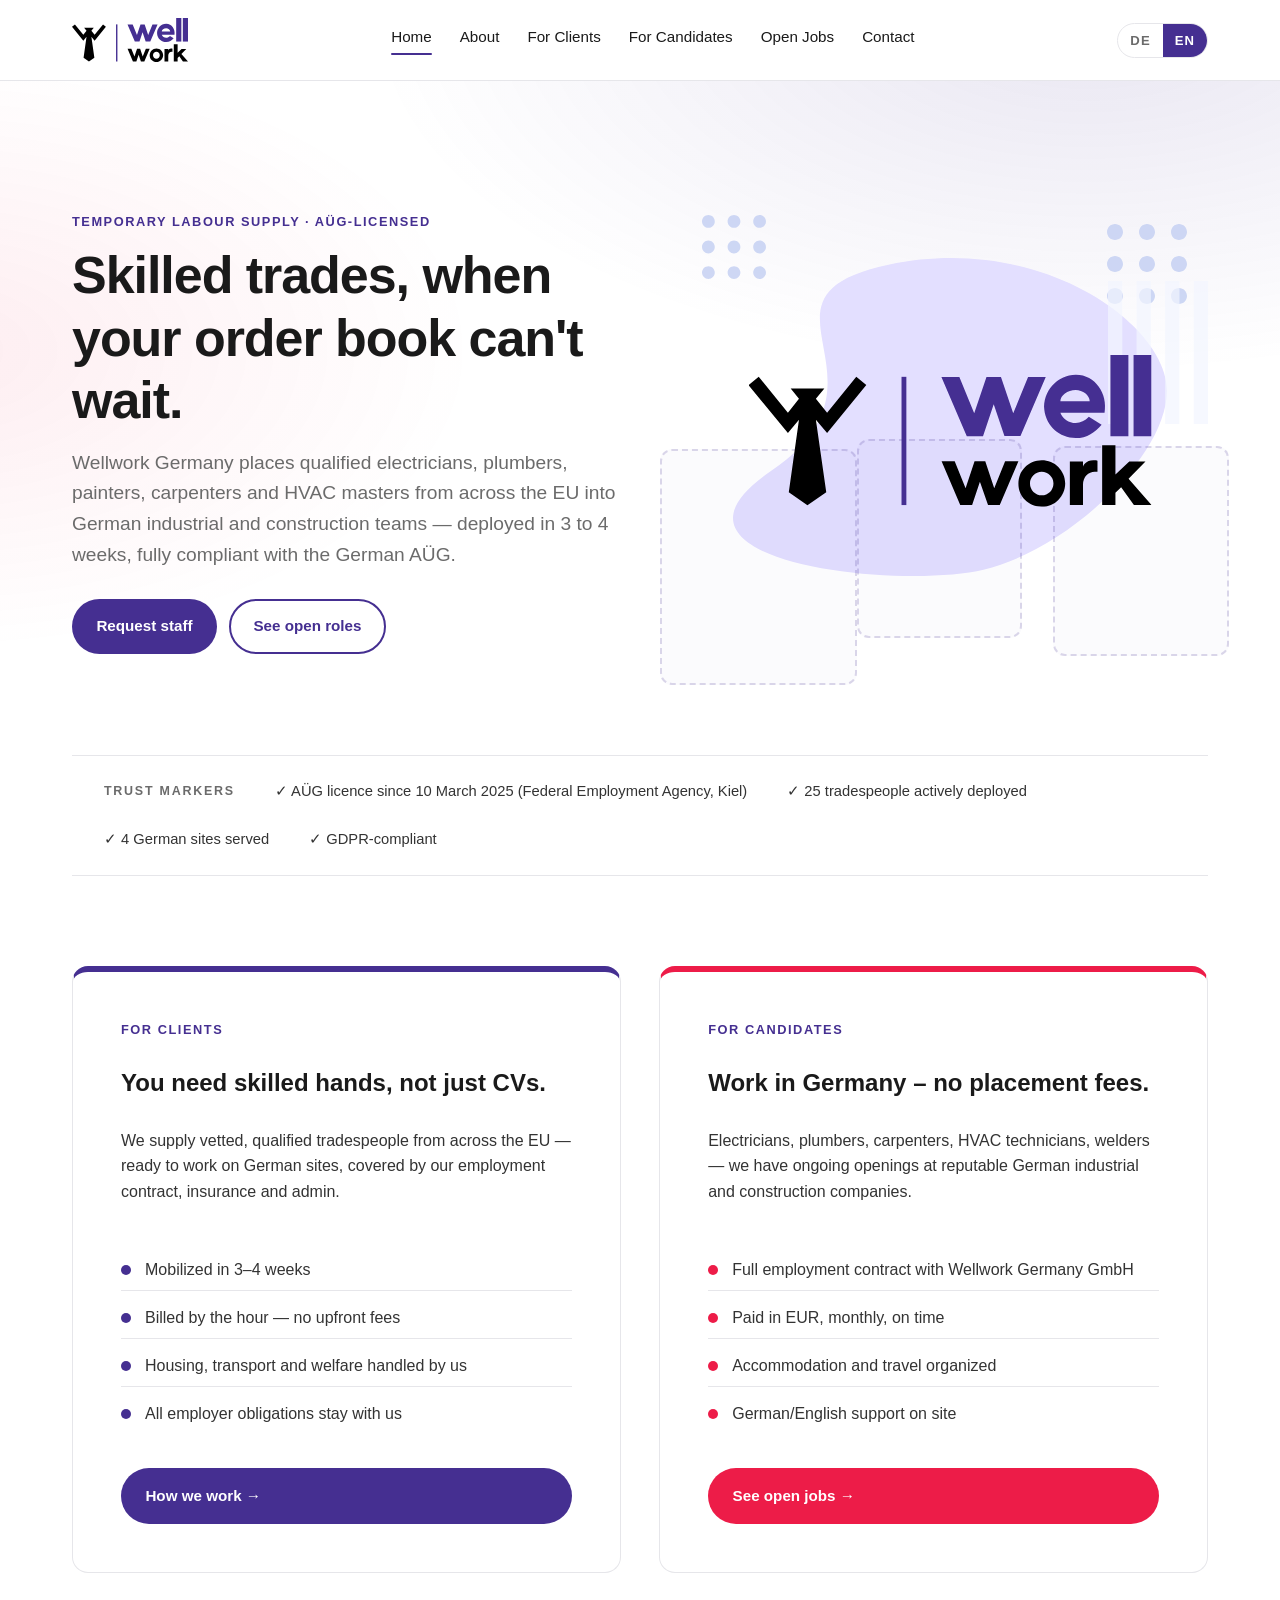
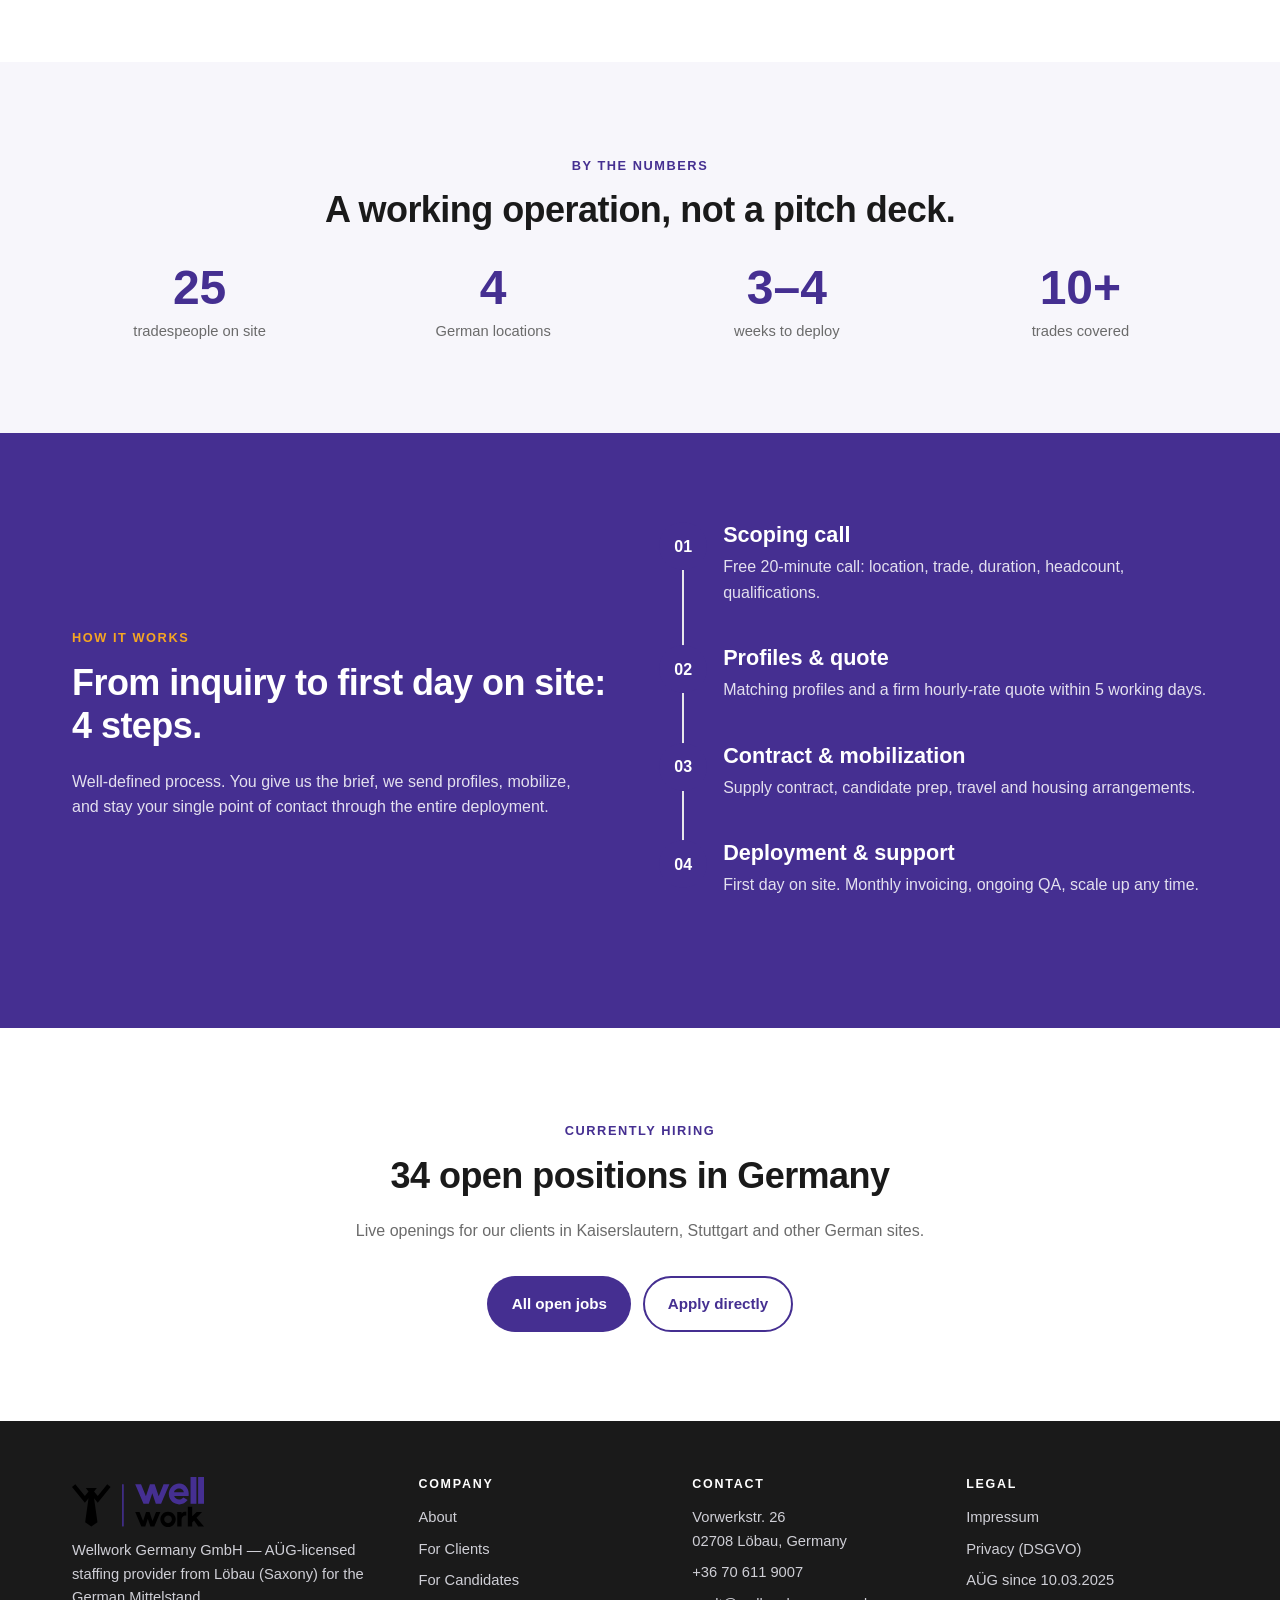
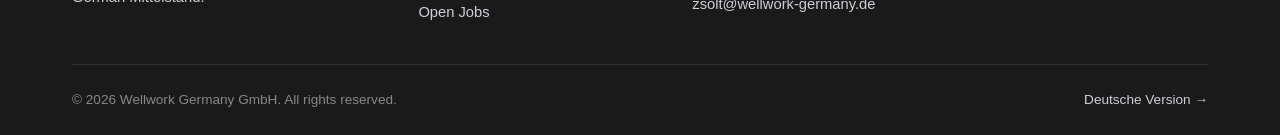
==== en/index.html @ dd17de94 "Initial commit: Wellwork Germany bilingual static site" ====
<!doctype html>
<html lang="en">
<head>
<meta charset="utf-8">
<meta name="viewport" content="width=device-width, initial-scale=1">
<title>Wellwork Germany – EU skilled trades for the German Mittelstand</title>
<meta name="description" content="Wellwork Germany GmbH supplies licensed, vetted EU tradespeople to German industrial and construction clients. AÜG-licensed since 2025. 3–4 week mobilization.">
<meta name="theme-color" content="#452F91">
<link rel="icon" type="image/png" sizes="32x32" href="../assets/img/favicons/favicon-32x32.png">
<link rel="icon" type="image/png" sizes="16x16" href="../assets/img/favicons/favicon-16x16.png">
<link rel="apple-touch-icon" sizes="180x180" href="../assets/img/favicons/apple-icon-180x180.png">
<link rel="icon" type="image/png" sizes="192x192" href="../assets/img/favicons/android-icon-192x192.png">
<link rel="stylesheet" href="../assets/css/main.css">
</head>
<body>

<header class="site-header">
  <div class="container">
    <nav class="nav">
      <a class="nav__logo" href="index.html"><img class="nav__logo-mark" src="../assets/img/logo.svg" alt="Wellwork Germany"></a>
      <ul class="nav__links">
        <li><a href="index.html" class="active">Home</a></li>
        <li><a href="about.html">About</a></li>
        <li><a href="clients.html">For Clients</a></li>
        <li><a href="candidates.html">For Candidates</a></li>
        <li><a href="jobs.html">Open Jobs</a></li>
        <li><a href="contact.html">Contact</a></li>
      </ul>
      <div class="nav__actions">
        <div class="lang-toggle"><a href="../index.html">DE</a><a href="index.html" class="active">EN</a></div>
        <button class="nav__toggle"><span></span><span></span><span></span></button>
      </div>
    </nav>
  </div>
</header>

<section class="hero">
  <div class="container">
    <div class="hero__grid">
      <div>
        <span class="eyebrow">Temporary labour supply · AÜG-licensed</span>
        <h1>Skilled trades, when your order book can't wait.</h1>
        <p class="hero__lead">
          Wellwork Germany places qualified electricians, plumbers, painters, carpenters and HVAC masters
          from across the EU into German industrial and construction teams — deployed in 3 to 4 weeks,
          fully compliant with the German AÜG.
        </p>
        <div class="hero__actions">
          <a class="btn btn--primary" href="clients.html">Request staff</a>
          <a class="btn btn--outline" href="jobs.html">See open roles</a>
        </div>
      </div>
      <div class="hero__frame" aria-hidden="true">
        <img class="hero__blob"   src="../assets/img/svg/background-2.svg" alt="">
        <img class="hero__dots"   src="../assets/img/svg/dots.svg" alt="">
        <img class="hero__dots-2" src="../assets/img/svg/dots.svg" alt="">
        <img class="hero__fill"   src="../assets/img/svg/fill-2.svg" alt="">
        <img class="hero__logo-big" src="../assets/img/logo.svg" alt="Wellwork Germany">
        <!-- Character SVG slots: originals pending from wellwork admin. Filenames:
             figure-1-megaphone.svg  ·  figure-2-ladder.svg  ·  figure-3-tablet.svg -->
        <div class="hero__figure hero__figure--left"   data-slot="figure-1-megaphone"><span class="hero__figure-slot"></span></div>
        <div class="hero__figure hero__figure--center" data-slot="figure-2-ladder"><span class="hero__figure-slot"></span></div>
        <div class="hero__figure hero__figure--right"  data-slot="figure-3-tablet"><span class="hero__figure-slot"></span></div>
      </div>
    </div>
  </div>
</section>

<div class="container">
  <div class="trust-bar">
    <span class="trust-bar__label">Trust markers</span>
    <span class="trust-bar__item">✓ AÜG licence since 10 March 2025 (Federal Employment Agency, Kiel)</span>
    <span class="trust-bar__item">✓ 25 tradespeople actively deployed</span>
    <span class="trust-bar__item">✓ 4 German sites served</span>
    <span class="trust-bar__item">✓ GDPR-compliant</span>
  </div>
</div>

<section class="section">
  <div class="container">
    <div class="grid grid-2">
      <div class="path-card path-card--employer">
        <span class="eyebrow">For clients</span>
        <h3>You need skilled hands, not just CVs.</h3>
        <p>We supply vetted, qualified tradespeople from across the EU — ready to work on German sites,
        covered by our employment contract, insurance and admin.</p>
        <ul class="path-card__list">
          <li>Mobilized in 3–4 weeks</li>
          <li>Billed by the hour — no upfront fees</li>
          <li>Housing, transport and welfare handled by us</li>
          <li>All employer obligations stay with us</li>
        </ul>
        <a class="btn btn--primary" href="clients.html">How we work →</a>
      </div>
      <div class="path-card path-card--candidate">
        <span class="eyebrow">For candidates</span>
        <h3>Work in Germany – no placement fees.</h3>
        <p>Electricians, plumbers, carpenters, HVAC technicians, welders — we have ongoing openings at
        reputable German industrial and construction companies.</p>
        <ul class="path-card__list">
          <li>Full employment contract with Wellwork Germany GmbH</li>
          <li>Paid in EUR, monthly, on time</li>
          <li>Accommodation and travel organized</li>
          <li>German/English support on site</li>
        </ul>
        <a class="btn btn--red" href="candidates.html">See open jobs →</a>
      </div>
    </div>
  </div>
</section>

<section class="section section--alt">
  <div class="container">
    <div class="text-center">
      <span class="eyebrow">By the numbers</span>
      <h2>A working operation, not a pitch deck.</h2>
    </div>
    <div class="stats" style="margin-top:32px">
      <div class="stat"><span class="stat__num">25</span><span class="stat__label">tradespeople on site</span></div>
      <div class="stat"><span class="stat__num">4</span><span class="stat__label">German locations</span></div>
      <div class="stat"><span class="stat__num">3–4</span><span class="stat__label">weeks to deploy</span></div>
      <div class="stat"><span class="stat__num">10+</span><span class="stat__label">trades covered</span></div>
    </div>
  </div>
</section>

<section class="section section--purple">
  <div class="container">
    <div class="grid grid-2" style="align-items:center">
      <div>
        <span class="eyebrow">How it works</span>
        <h2>From inquiry to first day on site: 4 steps.</h2>
        <p style="max-width:520px;color:rgba(255,255,255,.85)">
          Well-defined process. You give us the brief, we send profiles, mobilize, and stay your single
          point of contact through the entire deployment.</p>
      </div>
      <div class="steps">
        <div class="step">
          <h3 style="color:#fff">Scoping call</h3>
          <p style="color:rgba(255,255,255,.85)">Free 20-minute call: location, trade, duration, headcount, qualifications.</p>
        </div>
        <div class="step">
          <h3 style="color:#fff">Profiles & quote</h3>
          <p style="color:rgba(255,255,255,.85)">Matching profiles and a firm hourly-rate quote within 5 working days.</p>
        </div>
        <div class="step">
          <h3 style="color:#fff">Contract & mobilization</h3>
          <p style="color:rgba(255,255,255,.85)">Supply contract, candidate prep, travel and housing arrangements.</p>
        </div>
        <div class="step">
          <h3 style="color:#fff">Deployment & support</h3>
          <p style="color:rgba(255,255,255,.85)">First day on site. Monthly invoicing, ongoing QA, scale up any time.</p>
        </div>
      </div>
    </div>
  </div>
</section>

<section class="section">
  <div class="container text-center">
    <span class="eyebrow">Currently hiring</span>
    <h2>34 open positions in Germany</h2>
    <p class="muted" style="max-width:640px;margin:0 auto 32px">
      Live openings for our clients in Kaiserslautern, Stuttgart and other German sites.</p>
    <div style="display:flex;gap:12px;justify-content:center;flex-wrap:wrap">
      <a class="btn btn--primary" href="jobs.html">All open jobs</a>
      <a class="btn btn--outline" href="contact.html">Apply directly</a>
    </div>
  </div>
</section>

<footer class="site-footer">
  <div class="container">
    <div class="footer-grid">
      <div>
        <img src="../assets/img/logo.svg" alt="Wellwork Germany" style="height:50px;margin-bottom:12px">
        <p>Wellwork Germany GmbH — AÜG-licensed staffing provider from Löbau (Saxony) for the German Mittelstand.</p>
      </div>
      <div><h4>Company</h4><ul>
        <li><a href="about.html">About</a></li>
        <li><a href="clients.html">For Clients</a></li>
        <li><a href="candidates.html">For Candidates</a></li>
        <li><a href="jobs.html">Open Jobs</a></li>
      </ul></div>
      <div><h4>Contact</h4><ul>
        <li>Vorwerkstr. 26<br>02708 Löbau, Germany</li>
        <li>+36 70 611 9007</li>
        <li><a href="mailto:zsolt@wellwork-germany.de">zsolt@wellwork-germany.de</a></li>
      </ul></div>
      <div><h4>Legal</h4><ul>
        <li><a href="../impressum.html">Impressum</a></li>
        <li><a href="../datenschutz.html">Privacy (DSGVO)</a></li>
        <li>AÜG since 10.03.2025</li>
      </ul></div>
    </div>
    <div class="footer-bottom">
      <span>© 2026 Wellwork Germany GmbH. All rights reserved.</span>
      <span><a href="../index.html">Deutsche Version →</a></span>
    </div>
  </div>
</footer>

<script src="../assets/js/main.js"></script>
</body>
</html>
---- assets/css/main.css ----
/* =========================================================================
   Wellwork Germany — Main Stylesheet
   Visual identity 1:1 with wellwork.sk
   Primary: #452F91 (purple)
   Accents: red / orange / blue / green (from SK geometry)
   ========================================================================= */

:root {
  --ww-purple: #452F91;
  --ww-purple-dark: #362577;
  --ww-purple-light: #6A4FC3;
  --ww-red: #ED1C48;
  --ww-orange: #F5A623;
  --ww-coral: #F95C5C;
  --ww-blue: #0060B4;
  --ww-green: #50825B;
  --ww-ink: #1A1A1A;
  --ww-text: #333333;
  --ww-muted: #6B6B6B;
  --ww-line: #E6E6EA;
  --ww-bg: #FFFFFF;
  --ww-bg-alt: #F7F6FB;
  --ww-bg-purple: #F0ECFA;

  --radius-sm: 4px;
  --radius-md: 8px;
  --radius-lg: 16px;
  --radius-full: 999px;

  --container: 1200px;
  --gutter: clamp(16px, 3vw, 32px);

  --shadow-sm: 0 1px 2px rgba(20,20,30,.06), 0 2px 8px rgba(20,20,30,.04);
  --shadow-md: 0 4px 16px rgba(69,47,145,.08), 0 2px 4px rgba(69,47,145,.05);
  --shadow-lg: 0 12px 40px rgba(69,47,145,.12);

  --font-sans: -apple-system, BlinkMacSystemFont, "Segoe UI", Roboto, "Helvetica Neue", Arial, sans-serif;

  --t-fast: 120ms ease;
  --t-med: 240ms cubic-bezier(.4,0,.2,1);
}

/* ---------- Reset ---------- */
*, *::before, *::after { box-sizing: border-box; }
html { scroll-behavior: smooth; }
body {
  margin: 0;
  font-family: var(--font-sans);
  font-size: 16px;
  line-height: 1.6;
  color: var(--ww-text);
  background: var(--ww-bg);
  -webkit-font-smoothing: antialiased;
  -moz-osx-font-smoothing: grayscale;
}
img, svg { max-width: 100%; display: block; }
a { color: var(--ww-purple); text-decoration: none; transition: color var(--t-fast); }
a:hover { color: var(--ww-red); }

h1, h2, h3, h4 {
  color: var(--ww-ink);
  font-weight: 700;
  line-height: 1.2;
  margin: 0 0 .6em;
}
h1 { font-size: clamp(2rem, 4.2vw, 3.25rem); letter-spacing: -.02em; }
h2 { font-size: clamp(1.5rem, 3vw, 2.25rem); letter-spacing: -.015em; }
h3 { font-size: clamp(1.15rem, 2vw, 1.35rem); }
h4 { font-size: 1rem; }
p { margin: 0 0 1em; }
ul, ol { padding-left: 1.25em; }
li { margin-bottom: .35em; }

/* ---------- Layout primitives ---------- */
.container {
  max-width: var(--container);
  margin: 0 auto;
  padding: 0 var(--gutter);
}
.section { padding: clamp(48px, 7vw, 96px) 0; }
.section--alt { background: var(--ww-bg-alt); }
.section--purple { background: var(--ww-purple); color: #fff; }
.section--purple h1, .section--purple h2, .section--purple h3 { color: #fff; }
.section--purple a { color: #fff; }

.grid { display: grid; gap: clamp(20px, 3vw, 40px); }
.grid-2 { grid-template-columns: repeat(auto-fit, minmax(280px, 1fr)); }
.grid-3 { grid-template-columns: repeat(auto-fit, minmax(260px, 1fr)); }
.grid-4 { grid-template-columns: repeat(auto-fit, minmax(220px, 1fr)); }

.stack > * + * { margin-top: 1rem; }
.stack-lg > * + * { margin-top: 2rem; }

.eyebrow {
  display: inline-block;
  text-transform: uppercase;
  letter-spacing: .12em;
  font-size: .8rem;
  font-weight: 600;
  color: var(--ww-purple);
  margin-bottom: .75rem;
}
.section--purple .eyebrow { color: var(--ww-orange); }

.muted { color: var(--ww-muted); }
.text-center { text-align: center; }

/* ---------- Buttons ---------- */
.btn {
  display: inline-flex;
  align-items: center;
  gap: .5rem;
  padding: .85rem 1.4rem;
  border-radius: var(--radius-full);
  font-weight: 600;
  font-size: .95rem;
  border: 2px solid transparent;
  cursor: pointer;
  transition: all var(--t-med);
  white-space: nowrap;
}
.btn--primary {
  background: var(--ww-purple);
  color: #fff;
}
.btn--primary:hover {
  background: var(--ww-purple-dark);
  color: #fff;
  transform: translateY(-1px);
  box-shadow: var(--shadow-md);
}
.btn--outline {
  border-color: var(--ww-purple);
  color: var(--ww-purple);
  background: transparent;
}
.btn--outline:hover {
  background: var(--ww-purple);
  color: #fff;
}
.btn--red {
  background: var(--ww-red);
  color: #fff;
}
.btn--red:hover {
  background: #cc1540;
  color: #fff;
}
.btn--ghost-light {
  background: rgba(255,255,255,.1);
  color: #fff;
  border-color: rgba(255,255,255,.3);
}
.btn--ghost-light:hover {
  background: #fff;
  color: var(--ww-purple);
}

/* ---------- Header / Nav ---------- */
.site-header {
  position: sticky;
  top: 0;
  z-index: 50;
  background: rgba(255,255,255,.96);
  backdrop-filter: saturate(140%) blur(6px);
  border-bottom: 1px solid var(--ww-line);
}
.nav {
  display: flex;
  align-items: center;
  justify-content: space-between;
  padding: 18px 0;
  gap: 24px;
}
.nav__logo {
  display: flex;
  align-items: center;
  gap: 10px;
  text-decoration: none;
}
.nav__logo-mark {
  width: auto;
  height: 44px;
  display: block;
}
.nav__logo-text {
  display: flex;
  flex-direction: column;
  line-height: 1;
}
.nav__logo-text strong {
  font-size: 1.2rem;
  font-weight: 800;
  letter-spacing: -.01em;
  color: var(--ww-purple);
}
.nav__logo-text span {
  font-size: .72rem;
  font-weight: 600;
  letter-spacing: .2em;
  color: var(--ww-muted);
  text-transform: uppercase;
  margin-top: 2px;
}
.nav__links {
  display: flex;
  align-items: center;
  gap: 28px;
  list-style: none;
  margin: 0;
  padding: 0;
}
.nav__links a {
  color: var(--ww-ink);
  font-weight: 500;
  font-size: .95rem;
  position: relative;
  padding: 8px 0;
}
.nav__links a:hover { color: var(--ww-purple); }
.nav__links a.active::after {
  content: "";
  position: absolute;
  left: 0; right: 0; bottom: -2px;
  height: 2px;
  background: var(--ww-purple);
  border-radius: 2px;
}
.nav__actions {
  display: flex;
  align-items: center;
  gap: 12px;
}
.lang-toggle {
  display: inline-flex;
  font-size: .82rem;
  font-weight: 600;
  letter-spacing: .08em;
  text-transform: uppercase;
  border: 1px solid var(--ww-line);
  border-radius: var(--radius-full);
  overflow: hidden;
}
.lang-toggle a {
  padding: 6px 12px;
  color: var(--ww-muted);
}
.lang-toggle a.active {
  background: var(--ww-purple);
  color: #fff;
}
.nav__toggle {
  display: none;
  background: none;
  border: 0;
  cursor: pointer;
  padding: 6px;
}
.nav__toggle span {
  display: block;
  width: 26px;
  height: 2px;
  background: var(--ww-ink);
  margin: 6px 0;
  transition: all var(--t-med);
}

@media (max-width: 960px) {
  .nav__links {
    position: absolute;
    top: 100%; left: 0; right: 0;
    flex-direction: column;
    align-items: flex-start;
    background: #fff;
    padding: 20px var(--gutter);
    gap: 16px;
    border-bottom: 1px solid var(--ww-line);
    transform: translateY(-10px);
    opacity: 0;
    visibility: hidden;
    transition: all var(--t-med);
    box-shadow: var(--shadow-md);
  }
  .nav.open .nav__links {
    transform: translateY(0);
    opacity: 1;
    visibility: visible;
  }
  .nav__toggle { display: block; }
  .nav.open .nav__toggle span:nth-child(1) { transform: translateY(8px) rotate(45deg); }
  .nav.open .nav__toggle span:nth-child(2) { opacity: 0; }
  .nav.open .nav__toggle span:nth-child(3) { transform: translateY(-8px) rotate(-45deg); }
}

/* ---------- Hero ---------- */
.hero {
  position: relative;
  padding: clamp(60px, 9vw, 120px) 0 clamp(48px, 7vw, 96px);
  background:
    radial-gradient(1200px 600px at 85% -10%, rgba(69,47,145,.12), transparent 60%),
    radial-gradient(900px 500px at -5% 40%, rgba(237,28,72,.08), transparent 60%),
    #fff;
  overflow: hidden;
}
.hero__grid {
  display: grid;
  grid-template-columns: 1.1fr 1fr;
  gap: clamp(24px, 4vw, 56px);
  align-items: center;
}
.hero h1 { margin-bottom: 16px; }
.hero__lead {
  font-size: clamp(1.05rem, 1.8vw, 1.2rem);
  color: var(--ww-muted);
  max-width: 560px;
  margin-bottom: 28px;
}
.hero__actions { display: flex; flex-wrap: wrap; gap: 12px; }

/* SK-style layered composition */
.hero__frame {
  position: relative;
  width: 100%;
  aspect-ratio: 1.1 / 1;
  min-height: 420px;
}
.hero__frame > * { position: absolute; }
.hero__blob {
  top: 8%;
  left: 8%;
  width: 84%;
  height: 78%;
  object-fit: contain;
  z-index: 1;
}
.hero__logo-big {
  top: 50%;
  left: 50%;
  width: 78%;
  height: auto;
  transform: translate(-50%, -50%);
  z-index: 4;
}
.hero__dots {
  top: 4%;
  left: 2%;
  width: 64px;
  height: 64px;
  z-index: 2;
  opacity: .85;
}
.hero__dots-2 {
  top: 6%;
  right: 4%;
  width: 80px;
  height: 80px;
  z-index: 2;
  opacity: .85;
}
.hero__fill {
  right: 0;
  top: 18%;
  width: 100px;
  height: auto;
  z-index: 2;
  opacity: .7;
}
.hero__figure {
  z-index: 3;
  max-width: 40%;
  height: auto;
}
.hero__figure--left   { bottom: -4%;  left: -6%;  width: 38%; }
.hero__figure--center { bottom: 6%;   left: 32%;  width: 32%; }
.hero__figure--right  { bottom: 2%;   right: -4%; width: 34%; }
.hero__figure-slot {
  /* empty placeholder while real SVGs are pending */
  display: block;
  width: 100%;
  aspect-ratio: 1 / 1.2;
  border: 2px dashed rgba(69, 47, 145, .18);
  border-radius: 12px;
  background: rgba(69, 47, 145, .02);
}

@media (max-width: 780px) {
  .hero__grid { grid-template-columns: 1fr; }
  .hero__frame { max-width: 480px; margin: 0 auto; min-height: 360px; }
  .hero__dots, .hero__dots-2 { width: 48px; height: 48px; }
  .hero__fill { width: 70px; }
}

/* ---------- Cards ---------- */
.card {
  background: #fff;
  border: 1px solid var(--ww-line);
  border-radius: var(--radius-lg);
  padding: clamp(20px, 3vw, 32px);
  transition: all var(--t-med);
  height: 100%;
}
.card:hover {
  transform: translateY(-2px);
  box-shadow: var(--shadow-md);
  border-color: transparent;
}
.card__icon {
  width: 48px; height: 48px;
  border-radius: var(--radius-md);
  background: var(--ww-bg-purple);
  display: inline-flex;
  align-items: center;
  justify-content: center;
  margin-bottom: 16px;
  color: var(--ww-purple);
}
.card--accent-red .card__icon { background: #FDE5EB; color: var(--ww-red); }
.card--accent-orange .card__icon { background: #FFF1DB; color: var(--ww-orange); }
.card--accent-blue .card__icon { background: #E3F0FC; color: var(--ww-blue); }
.card--accent-green .card__icon { background: #E3EEE6; color: var(--ww-green); }

/* ---------- Path cards (Employer / Candidate split) ---------- */
.path-card {
  background: #fff;
  border-radius: var(--radius-lg);
  padding: clamp(28px, 4vw, 48px);
  border: 1px solid var(--ww-line);
  transition: all var(--t-med);
  display: flex;
  flex-direction: column;
  gap: 16px;
}
.path-card:hover {
  box-shadow: var(--shadow-lg);
  transform: translateY(-4px);
}
.path-card--employer { border-top: 6px solid var(--ww-purple); }
.path-card--candidate { border-top: 6px solid var(--ww-red); }
.path-card h3 { font-size: 1.5rem; }
.path-card__list {
  list-style: none;
  padding: 0;
  margin: 12px 0;
}
.path-card__list li {
  padding: 8px 0 8px 24px;
  position: relative;
  border-bottom: 1px solid var(--ww-line);
}
.path-card__list li:last-child { border-bottom: 0; }
.path-card__list li::before {
  content: "";
  position: absolute;
  left: 0; top: 16px;
  width: 10px; height: 10px;
  border-radius: 50%;
  background: var(--ww-purple);
}
.path-card--candidate .path-card__list li::before { background: var(--ww-red); }

/* ---------- Stats ---------- */
.stats {
  display: grid;
  grid-template-columns: repeat(auto-fit, minmax(160px, 1fr));
  gap: clamp(20px, 3vw, 40px);
}
.stat {
  text-align: center;
}
.stat__num {
  font-size: clamp(2rem, 4vw, 3rem);
  font-weight: 800;
  color: var(--ww-purple);
  line-height: 1;
  display: block;
  margin-bottom: 6px;
}
.section--purple .stat__num { color: var(--ww-orange); }
.stat__label { font-size: .92rem; color: var(--ww-muted); }
.section--purple .stat__label { color: rgba(255,255,255,.85); }

/* ---------- Job board ---------- */
.job-filters {
  display: flex;
  flex-wrap: wrap;
  gap: 8px;
  margin-bottom: 24px;
}
.job-filter {
  padding: 8px 16px;
  border: 1px solid var(--ww-line);
  border-radius: var(--radius-full);
  background: #fff;
  font-size: .9rem;
  cursor: pointer;
  color: var(--ww-text);
  transition: all var(--t-fast);
}
.job-filter:hover { border-color: var(--ww-purple); color: var(--ww-purple); }
.job-filter.active {
  background: var(--ww-purple);
  color: #fff;
  border-color: var(--ww-purple);
}
.job-list {
  display: grid;
  gap: 16px;
}
.job {
  background: #fff;
  border: 1px solid var(--ww-line);
  border-radius: var(--radius-md);
  padding: 20px 24px;
  display: grid;
  grid-template-columns: 1fr auto;
  gap: 16px 24px;
  align-items: center;
  transition: all var(--t-med);
}
.job:hover {
  border-color: var(--ww-purple);
  box-shadow: var(--shadow-sm);
}
.job__title {
  font-size: 1.1rem;
  font-weight: 700;
  color: var(--ww-ink);
  margin: 0 0 4px;
}
.job__meta {
  display: flex;
  flex-wrap: wrap;
  gap: 8px 16px;
  font-size: .9rem;
  color: var(--ww-muted);
}
.job__meta strong { color: var(--ww-ink); font-weight: 600; }
.tag {
  display: inline-block;
  padding: 3px 10px;
  border-radius: var(--radius-full);
  font-size: .75rem;
  font-weight: 600;
  background: var(--ww-bg-purple);
  color: var(--ww-purple);
  margin-right: 4px;
}
.tag--red { background: #FDE5EB; color: var(--ww-red); }
.tag--orange { background: #FFF1DB; color: #B8760F; }
.tag--blue { background: #E3F0FC; color: var(--ww-blue); }
.tag--green { background: #E3EEE6; color: var(--ww-green); }

.job__count {
  font-size: .85rem;
  color: var(--ww-muted);
  margin-bottom: 8px;
}
.job-detail {
  background: var(--ww-bg-alt);
  border-radius: var(--radius-md);
  padding: 16px 20px;
  margin-top: 12px;
  grid-column: 1 / -1;
  display: none;
  font-size: .95rem;
}
.job.open .job-detail { display: block; }
.job-detail h4 { margin: 0 0 8px; font-size: .9rem; color: var(--ww-purple); text-transform: uppercase; letter-spacing: .08em; }
.job-detail ul { margin: 0 0 12px; }

/* ---------- Process steps ---------- */
.steps { counter-reset: step; }
.step {
  position: relative;
  padding-left: 64px;
  padding-bottom: 24px;
}
.step::before {
  counter-increment: step;
  content: counter(step, decimal-leading-zero);
  position: absolute;
  left: 0; top: 0;
  width: 48px; height: 48px;
  background: var(--ww-purple);
  color: #fff;
  border-radius: 50%;
  display: flex;
  align-items: center;
  justify-content: center;
  font-weight: 700;
}
.step::after {
  content: "";
  position: absolute;
  left: 23px; top: 48px;
  bottom: -8px;
  width: 2px;
  background: var(--ww-line);
}
.step:last-child::after { display: none; }
.step h3 { margin-bottom: 6px; }

/* ---------- Contact ---------- */
.contact-card {
  background: #fff;
  border-radius: var(--radius-lg);
  padding: clamp(24px, 3vw, 36px);
  border: 1px solid var(--ww-line);
}
.contact-card h3 { color: var(--ww-purple); margin-bottom: 4px; }
.contact-card__role {
  font-size: .9rem;
  color: var(--ww-muted);
  margin-bottom: 16px;
}
.contact-card__row {
  display: flex;
  gap: 12px;
  align-items: center;
  padding: 10px 0;
  border-top: 1px solid var(--ww-line);
}
.contact-card__row:first-of-type { border-top: 0; }
.contact-card__row span { color: var(--ww-muted); font-size: .85rem; min-width: 64px; }

/* ---------- Footer ---------- */
.site-footer {
  background: var(--ww-ink);
  color: #CFCFD6;
  padding: 56px 0 24px;
  font-size: .92rem;
}
.site-footer h4 {
  color: #fff;
  font-size: .78rem;
  text-transform: uppercase;
  letter-spacing: .14em;
  margin-bottom: 14px;
}
.site-footer a { color: #CFCFD6; }
.site-footer a:hover { color: var(--ww-orange); }
.footer-grid {
  display: grid;
  grid-template-columns: 1.3fr 1fr 1fr 1fr;
  gap: 32px;
  margin-bottom: 32px;
}
.footer-grid ul { list-style: none; padding: 0; margin: 0; }
.footer-grid li { margin-bottom: 8px; }
.footer-bottom {
  border-top: 1px solid rgba(255,255,255,.1);
  padding-top: 24px;
  display: flex;
  justify-content: space-between;
  flex-wrap: wrap;
  gap: 16px;
  font-size: .85rem;
  color: #888;
}
@media (max-width: 760px) {
  .footer-grid { grid-template-columns: 1fr 1fr; }
}

/* ---------- Trust bar ---------- */
.trust-bar {
  display: flex;
  flex-wrap: wrap;
  align-items: center;
  gap: 24px 40px;
  padding: 24px var(--gutter);
  border-top: 1px solid var(--ww-line);
  border-bottom: 1px solid var(--ww-line);
  background: #fff;
}
.trust-bar__label {
  font-size: .78rem;
  text-transform: uppercase;
  letter-spacing: .14em;
  color: var(--ww-muted);
  font-weight: 600;
}
.trust-bar__item {
  display: flex;
  align-items: center;
  gap: 8px;
  font-size: .92rem;
  color: var(--ww-text);
}

/* ---------- Small utilities ---------- */
.small { font-size: .85rem; }
.badge {
  display: inline-flex;
  align-items: center;
  gap: 6px;
  padding: 4px 10px;
  border-radius: var(--radius-full);
  background: #E3EEE6;
  color: var(--ww-green);
  font-size: .78rem;
  font-weight: 600;
}
.divider { height: 1px; background: var(--ww-line); margin: 32px 0; border: 0; }

/* Legal pages styling */
.legal { max-width: 800px; margin: 0 auto; }
.legal h2 { margin-top: 2em; }
.legal h3 { margin-top: 1.6em; color: var(--ww-purple); }
.legal p, .legal li { font-size: .95rem; }
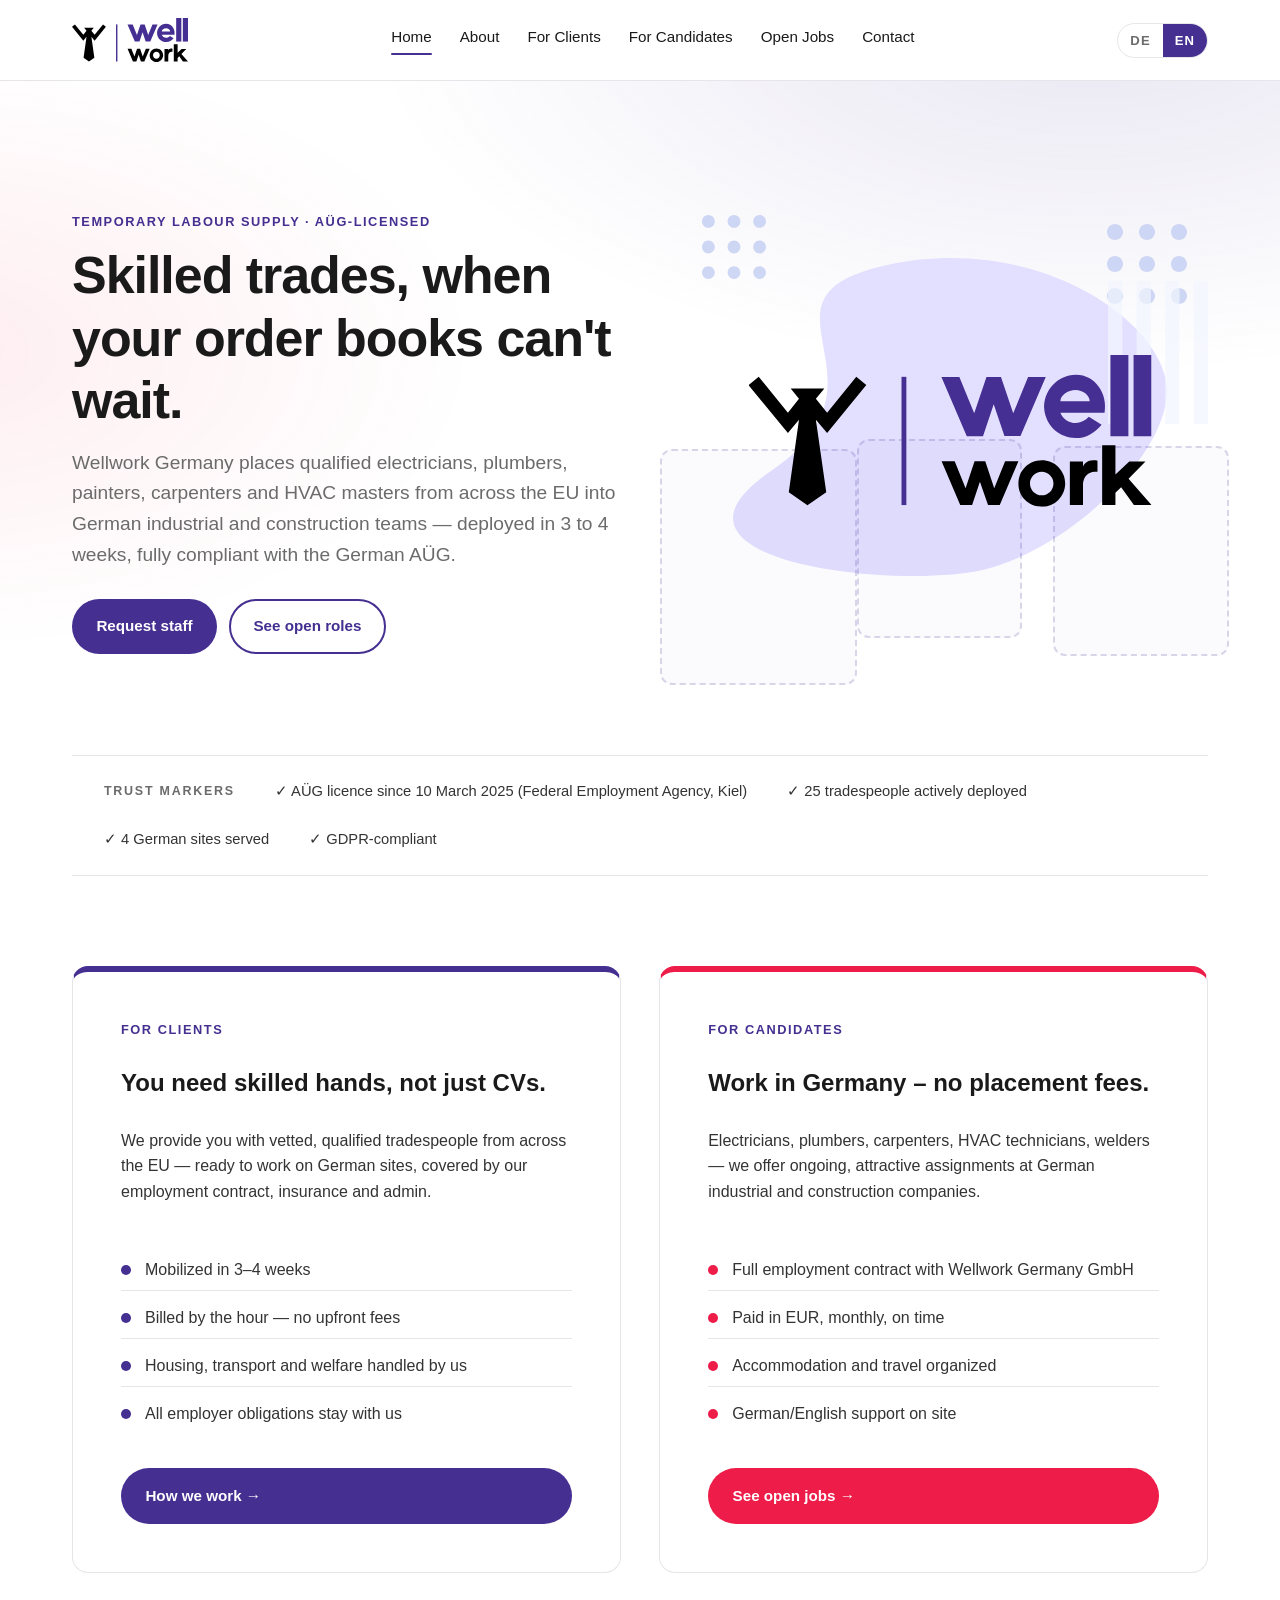
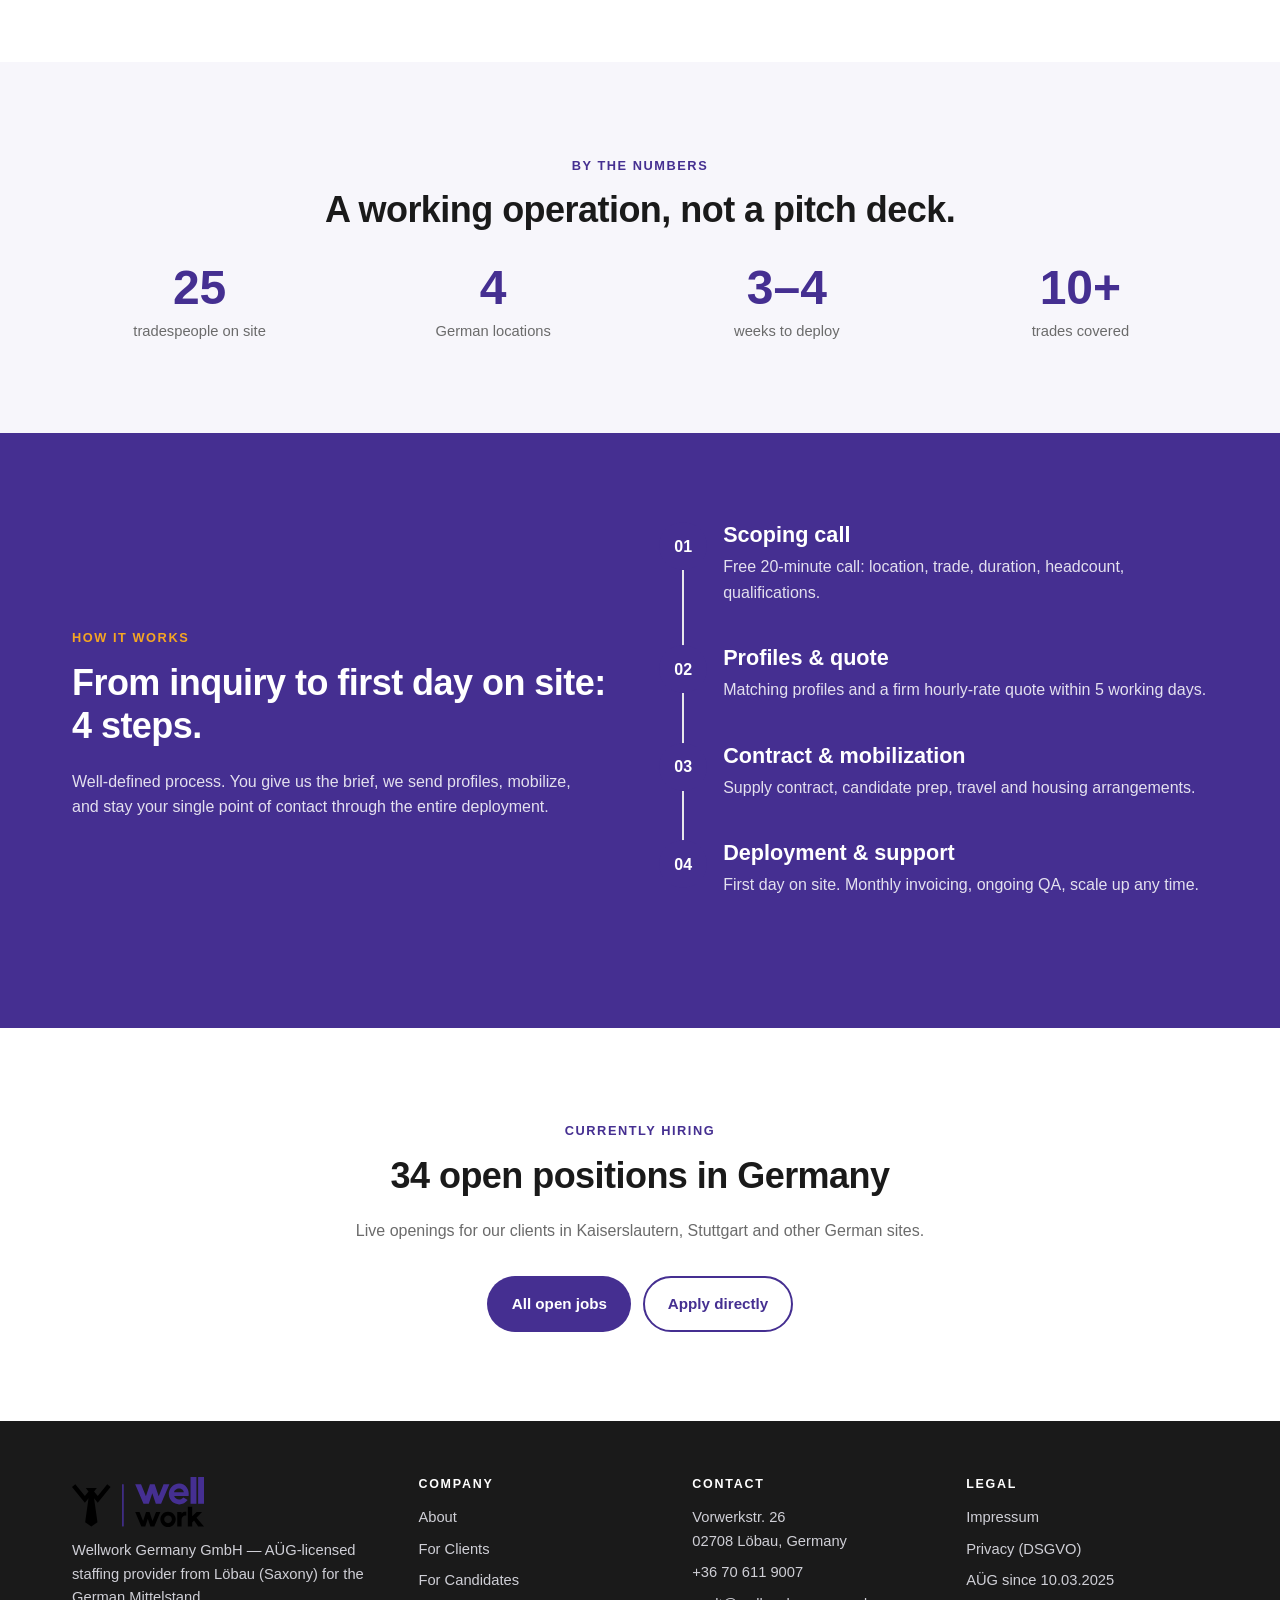
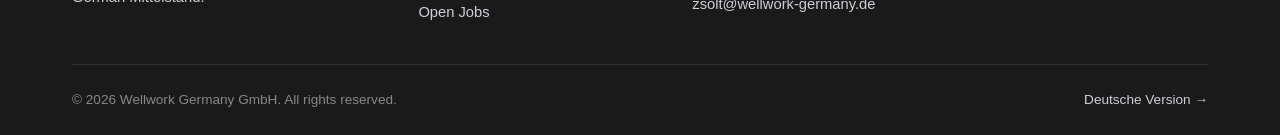
==== commit ac7dee0a: "Refine DE and EN copy per reviewer feedback (Zsofi) Warmer, more positive phrasing on Start/Home, Ar" ====
--- a/en/index.html
+++ b/en/index.html
@@ -39,7 +39,7 @@
     <div class="hero__grid">
       <div>
         <span class="eyebrow">Temporary labour supply · AÜG-licensed</span>
-        <h1>Skilled trades, when your order book can't wait.</h1>
+        <h1>Skilled trades, when your order books can't wait.</h1>
         <p class="hero__lead">
           Wellwork Germany places qualified electricians, plumbers, painters, carpenters and HVAC masters
           from across the EU into German industrial and construction teams — deployed in 3 to 4 weeks,
@@ -82,8 +82,8 @@
       <div class="path-card path-card--employer">
         <span class="eyebrow">For clients</span>
         <h3>You need skilled hands, not just CVs.</h3>
-        <p>We supply vetted, qualified tradespeople from across the EU — ready to work on German sites,
-        covered by our employment contract, insurance and admin.</p>
+        <p>We provide you with vetted, qualified tradespeople from across the EU — ready to work on
+        German sites, covered by our employment contract, insurance and admin.</p>
         <ul class="path-card__list">
           <li>Mobilized in 3–4 weeks</li>
           <li>Billed by the hour — no upfront fees</li>
@@ -95,8 +95,8 @@
       <div class="path-card path-card--candidate">
         <span class="eyebrow">For candidates</span>
         <h3>Work in Germany – no placement fees.</h3>
-        <p>Electricians, plumbers, carpenters, HVAC technicians, welders — we have ongoing openings at
-        reputable German industrial and construction companies.</p>
+        <p>Electricians, plumbers, carpenters, HVAC technicians, welders — we offer ongoing, attractive
+        assignments at German industrial and construction companies.</p>
         <ul class="path-card__list">
           <li>Full employment contract with Wellwork Germany GmbH</li>
           <li>Paid in EUR, monthly, on time</li>
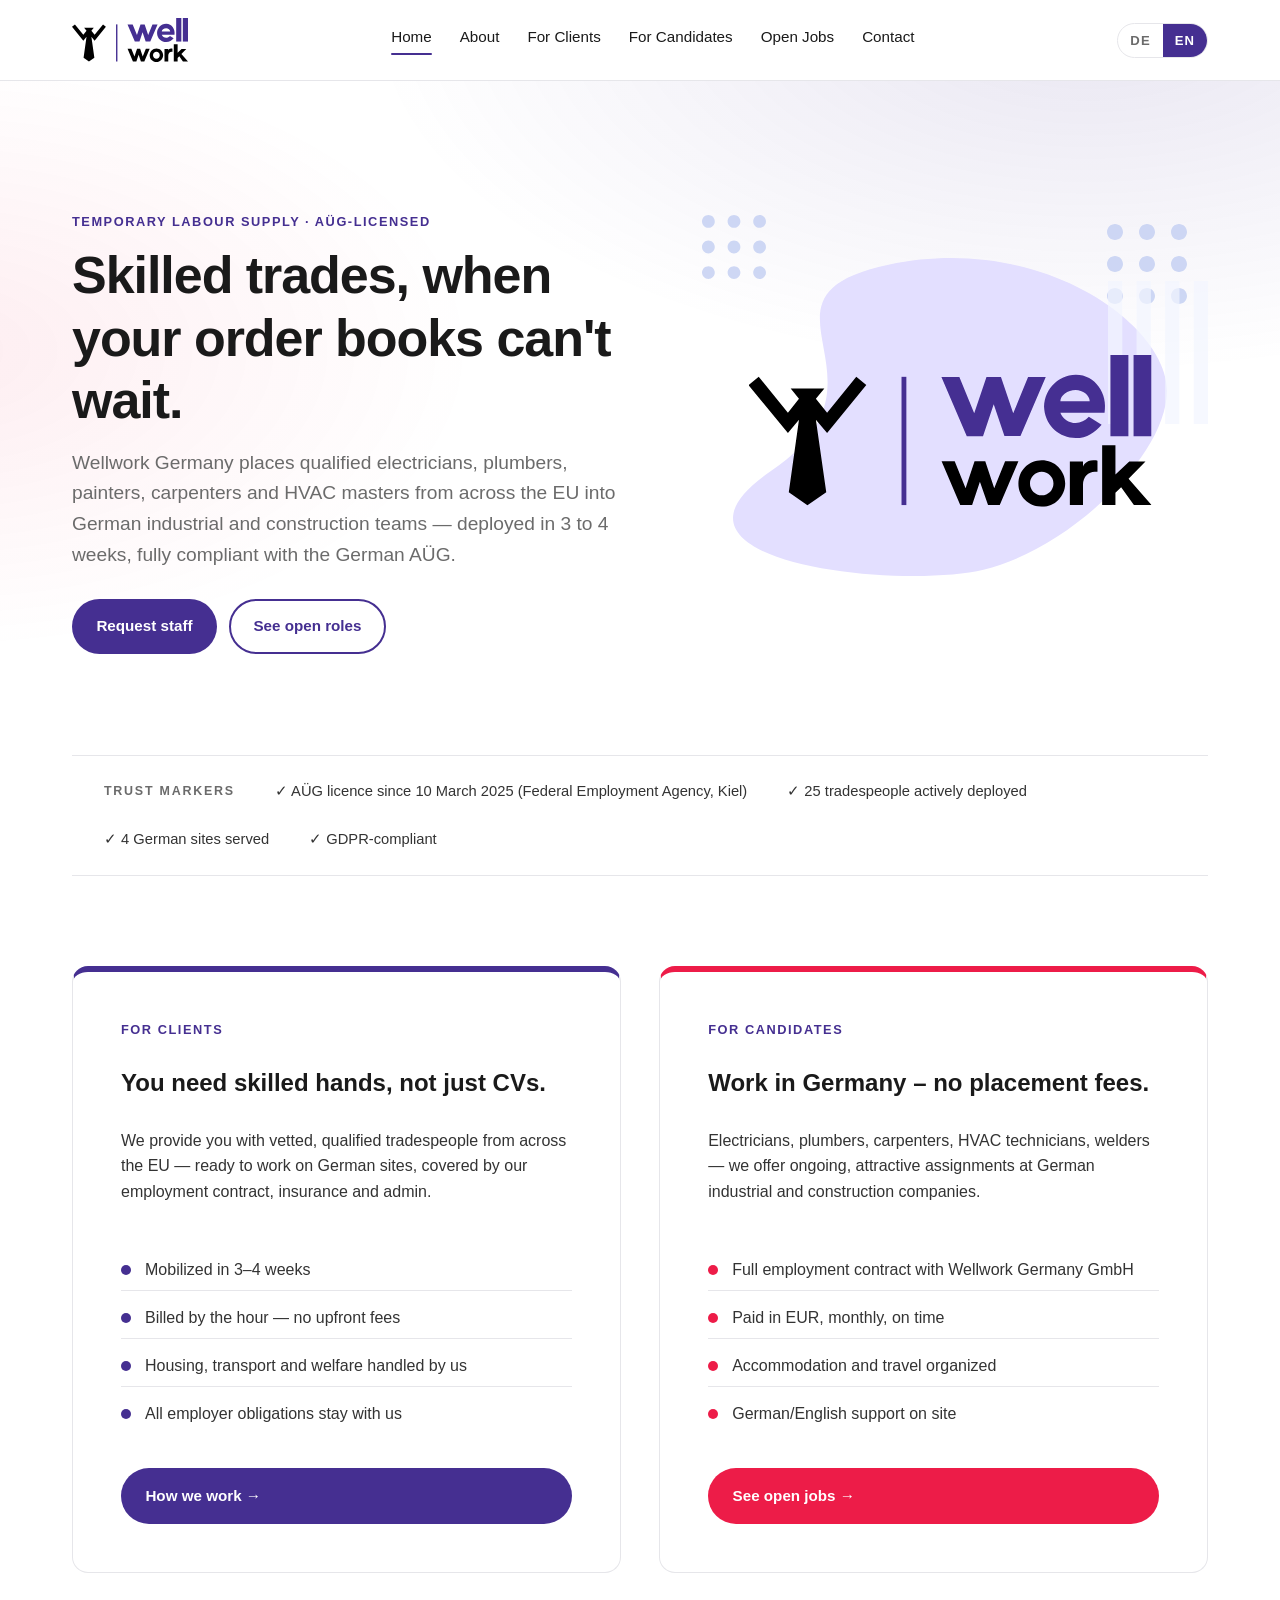
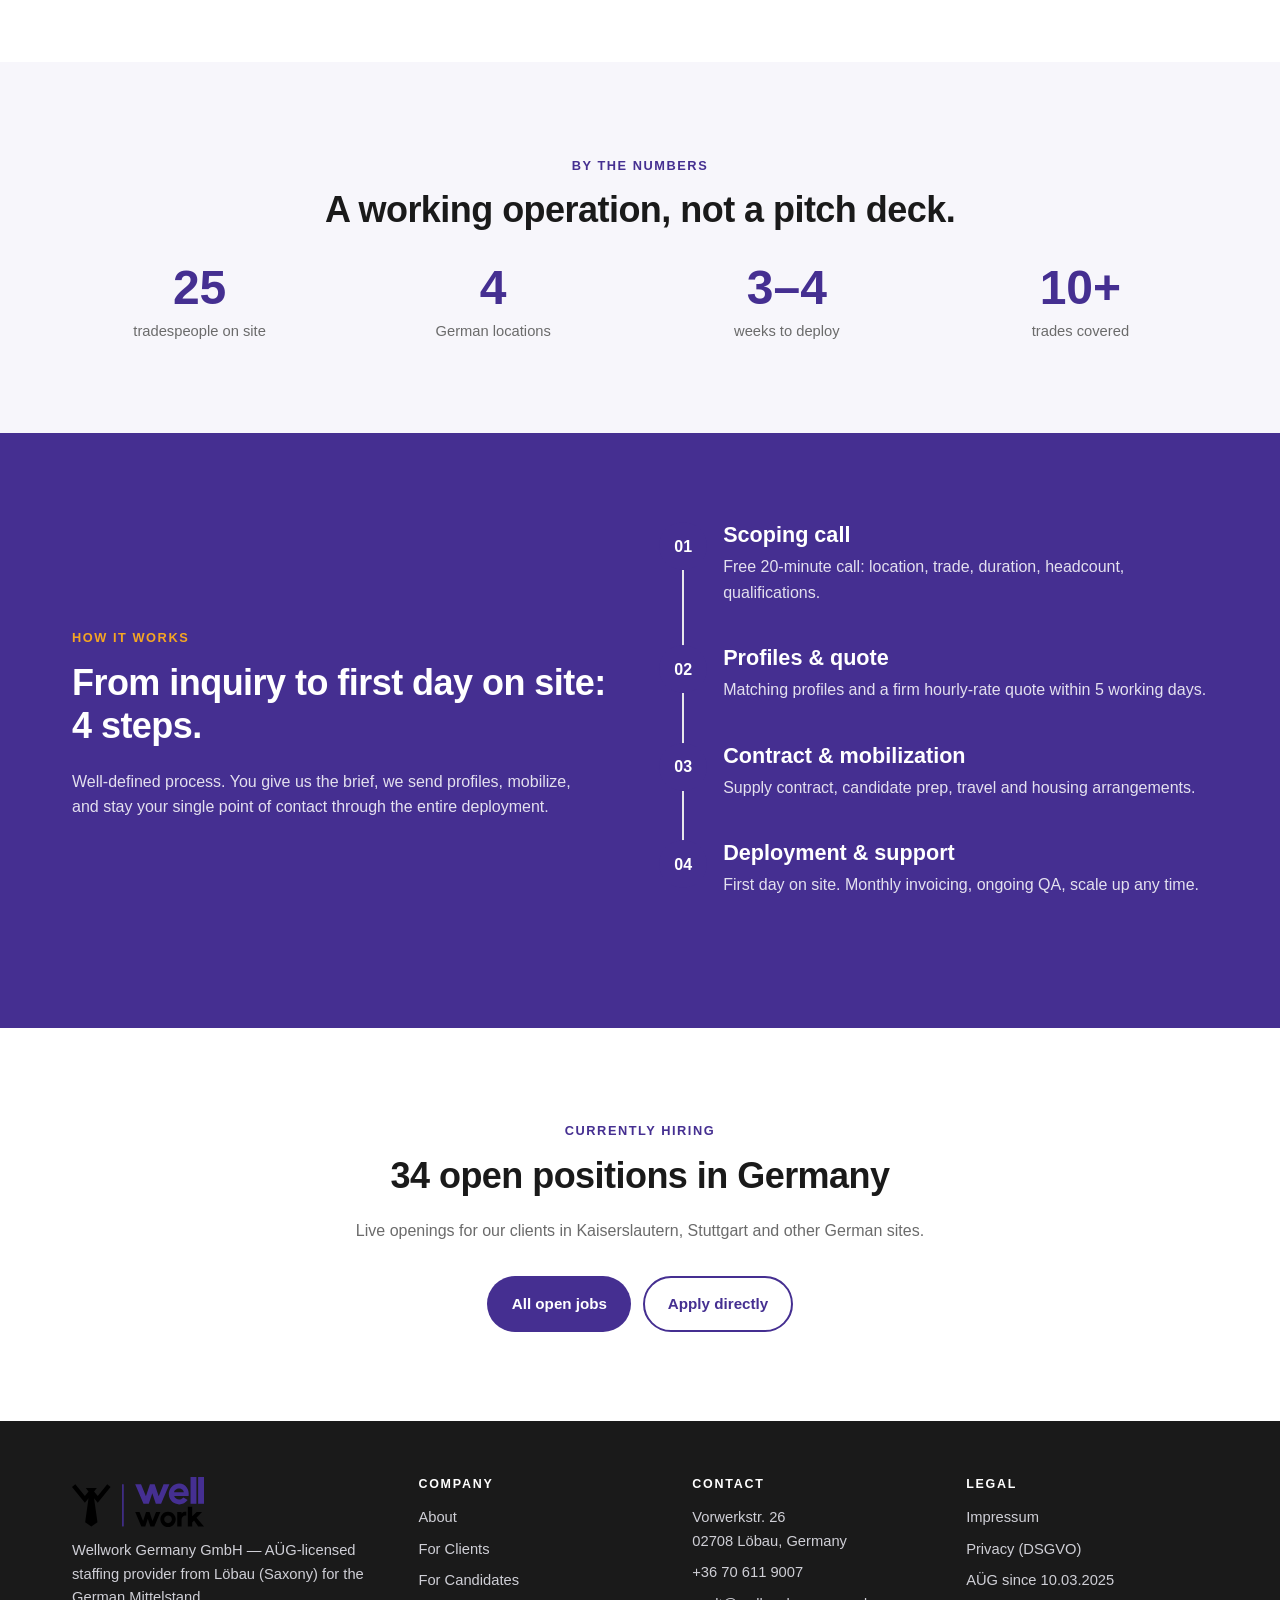
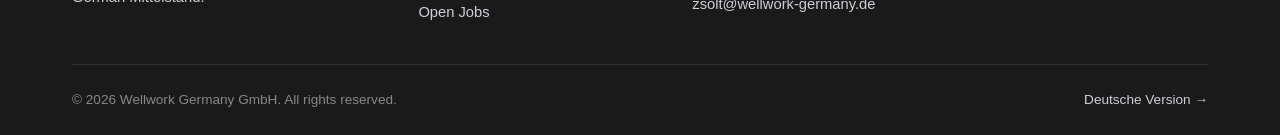
==== commit 8a8bcd70: "Remove empty character placeholder slots from DE and EN hero" ====
--- a/en/index.html
+++ b/en/index.html
@@ -56,11 +56,6 @@
         <img class="hero__dots-2" src="../assets/img/svg/dots.svg" alt="">
         <img class="hero__fill"   src="../assets/img/svg/fill-2.svg" alt="">
         <img class="hero__logo-big" src="../assets/img/logo.svg" alt="Wellwork Germany">
-        <!-- Character SVG slots: originals pending from wellwork admin. Filenames:
-             figure-1-megaphone.svg  ·  figure-2-ladder.svg  ·  figure-3-tablet.svg -->
-        <div class="hero__figure hero__figure--left"   data-slot="figure-1-megaphone"><span class="hero__figure-slot"></span></div>
-        <div class="hero__figure hero__figure--center" data-slot="figure-2-ladder"><span class="hero__figure-slot"></span></div>
-        <div class="hero__figure hero__figure--right"  data-slot="figure-3-tablet"><span class="hero__figure-slot"></span></div>
       </div>
     </div>
   </div>
